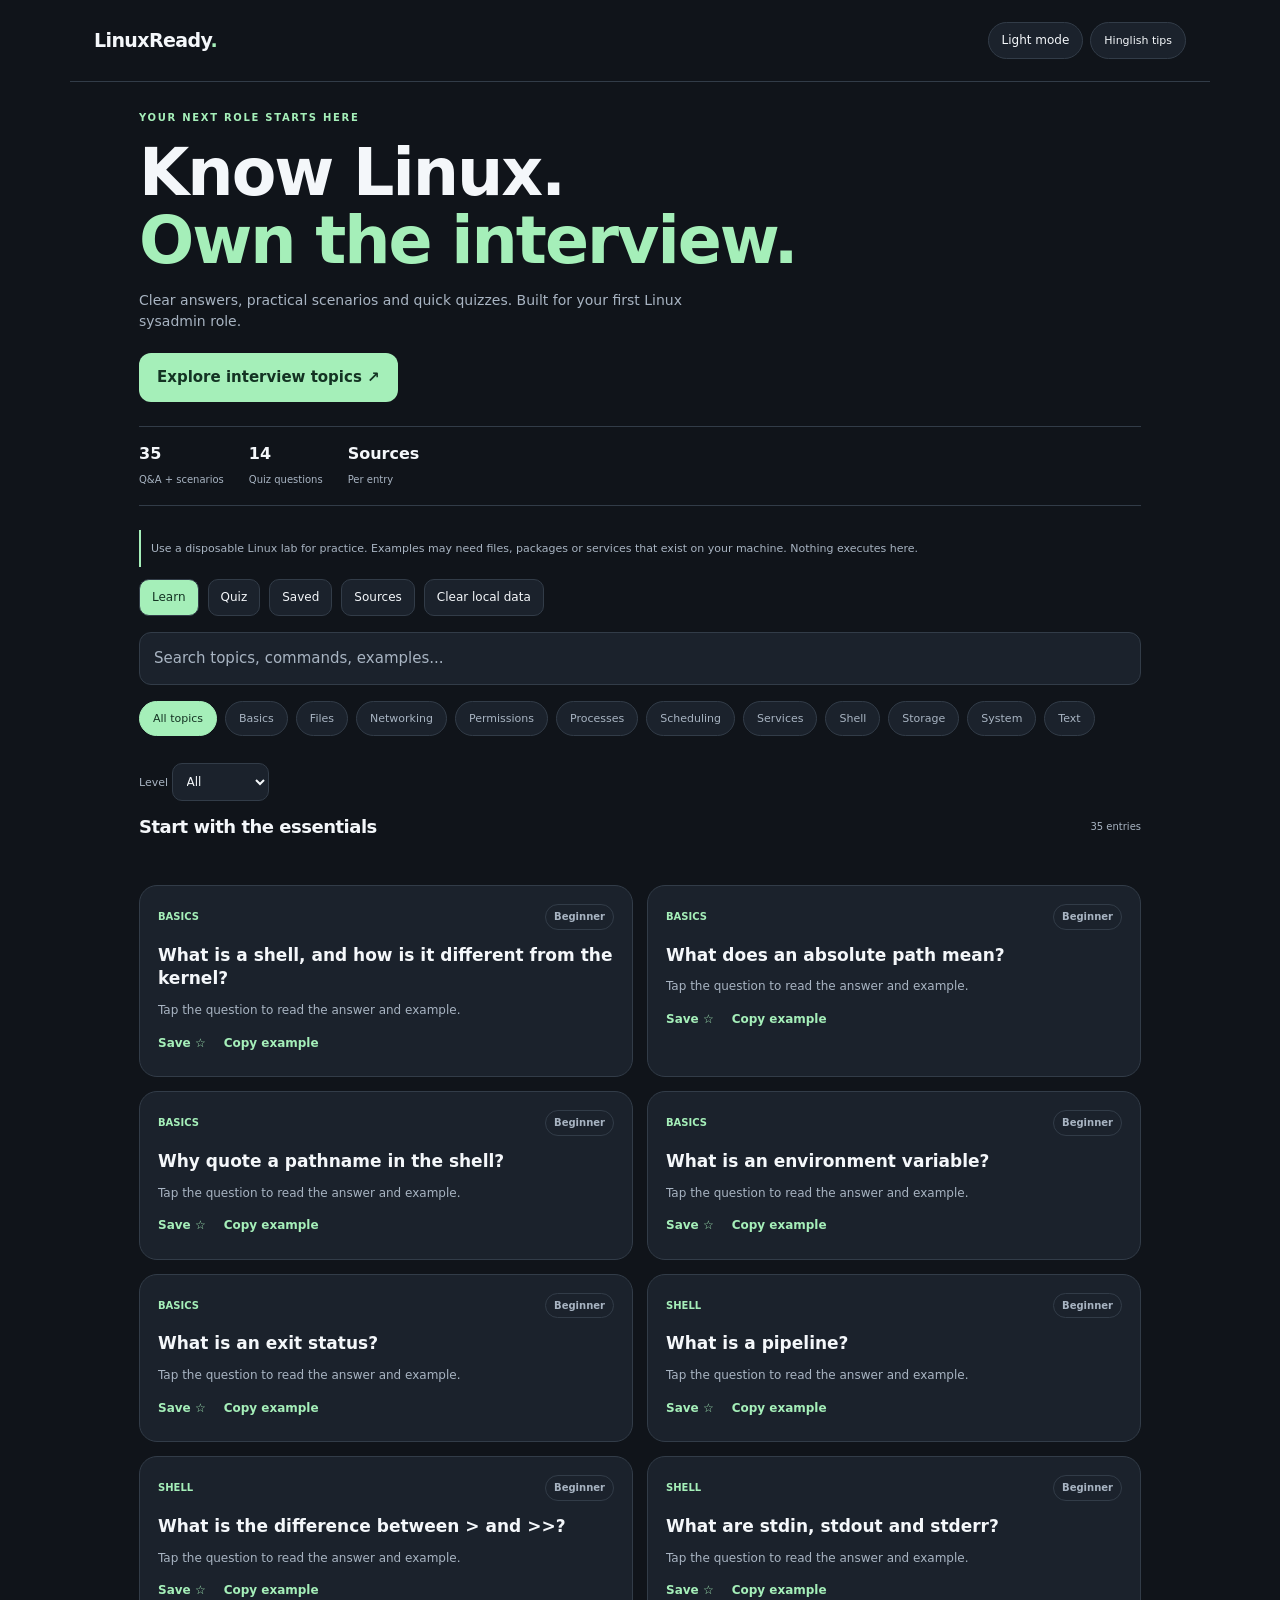
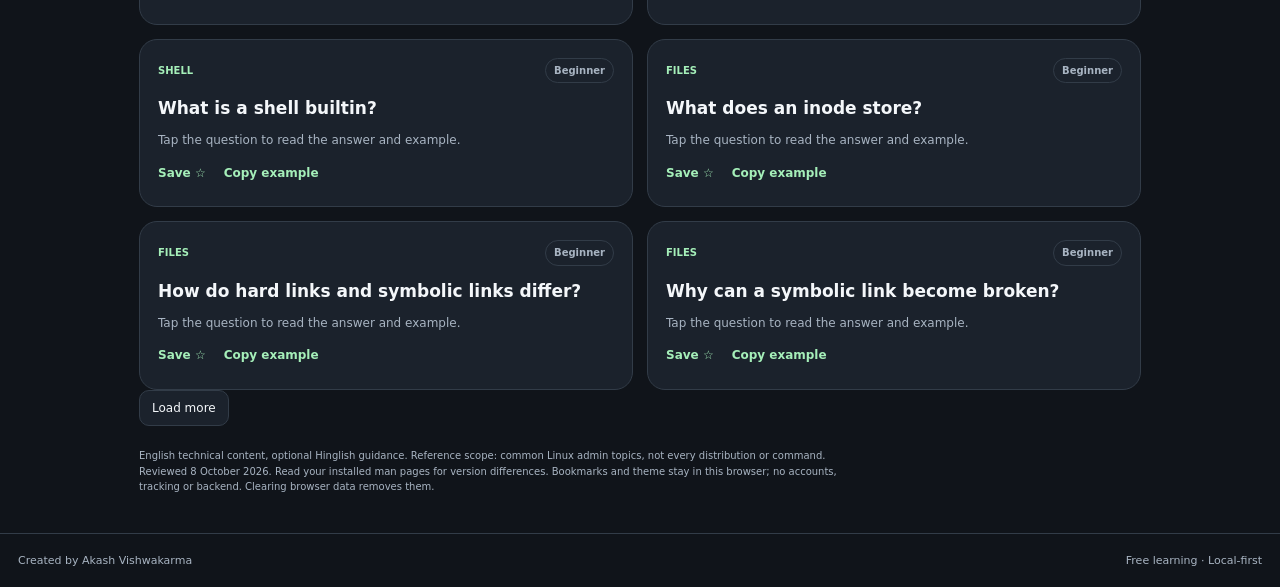
==== index.html @ d88d0e5b "Fix Pages entry filename and bundled asset paths Updated script and stylesheet references in the HTM" ====
<!doctype html><html lang="en"><head><meta charset="utf-8"><meta name="viewport" content="width=device-width,initial-scale=1"><meta name="description" content="Clear answers, practical scenarios and quick quizzes. Built for your first Linux sysadmin role."><meta http-equiv="Content-Security-Policy" content="default-src 'none'; script-src 'self'; style-src 'self'; img-src 'self' data:; connect-src 'none'; base-uri 'none'; form-action 'none'; object-src 'none'"><meta name="referrer" content="no-referrer"><title>LinuxReady | Linux learning</title><link rel="stylesheet" href="2-style.css"><script defer src="4-data.js"></script><script defer src="3-app.js"></script></head><body class="interview" data-kind="interview"><header><div class="brand">LinuxReady<span>.</span></div><div class="headerbuttons"><button class="theme">Light mode</button><button class="theme lang">Hinglish tips</button></div></header><main><div class="eyebrow">YOUR NEXT ROLE STARTS HERE</div><h1>Know Linux.<br><span>Own the interview.</span></h1><p class="intro">Clear answers, practical scenarios and quick quizzes. Built for your first Linux sysadmin role.</p><button class="cta">Explore interview topics ↗</button><div class="stats"><div><b>35</b><span>Q&A + scenarios</span></div><div><b>14</b><span>Quiz questions</span></div><div><b>Sources</b><span>Per entry</span></div></div><p class="hint" id="guidance">Use a disposable Linux lab for practice. Examples may need files, packages or services that exist on your machine. Nothing executes here.</p><nav class="toolbar" aria-label="Views"><button data-view="learn" class="selected">Learn</button><button data-view="quiz">Quiz</button><button data-view="saved">Saved</button><button data-view="sources">Sources</button><button id="clear">Clear local data</button></nav><div id="filters"><input aria-label="Search" maxlength="200" class="search" placeholder="Search topics, commands, examples..."><div class="topics"><button class="active" data-topic="all">All topics</button><button data-topic="Basics">Basics</button><button data-topic="Files">Files</button><button data-topic="Networking">Networking</button><button data-topic="Permissions">Permissions</button><button data-topic="Processes">Processes</button><button data-topic="Scheduling">Scheduling</button><button data-topic="Services">Services</button><button data-topic="Shell">Shell</button><button data-topic="Storage">Storage</button><button data-topic="System">System</button><button data-topic="Text">Text</button></div><div class="toolbar"><label>Level <select id="level"><option>All</option><option>Beginner</option><option>Scenario</option></select></label></div></div><div class="sectionhead"><h2 id="sectiontitle">Start with the essentials</h2><span id="count"></span></div><p class="status" aria-live="polite" id="status"></p><div class="grid" id="cards"></div><button id="more" class="smallbtn" hidden>Load more</button><section id="quiz" hidden><div class="toolbar"><label>Questions <select id="quizcount"><option>5</option><option>10</option><option>14</option></select></label><button id="startquiz">Start new quiz</button></div><div id="quizbody"></div></section><section id="sources" class="sourceslist" hidden></section><p class="foot">English technical content, optional Hinglish guidance. Reference scope: common Linux admin topics, not every distribution or command. Reviewed 8 October 2026. Read your installed man pages for version differences. Bookmarks and theme stay in this browser; no accounts, tracking or backend. Clearing browser data removes them.</p></main><div class="footer"><span>Created by Akash Vishwakarma</span><span>Free learning · Local-first</span></div></body></html>
---- 2-style.css ----
*{box-sizing:border-box}body{margin:0;background:var(--bg);color:var(--ink);font:15px/1.55 system-ui,sans-serif;--bg:#10141a;--surface:#1b222c;--ink:#f4f7fa;--muted:#a8b4c2;--line:#323c48;--accent:#a5efb9;--accentInk:#143323}body.light{--bg:#f4f6f8;--surface:#fff;--ink:#15202b;--muted:#526170;--line:#dbe2e8;--accent:#0f6b3c;--accentInk:#fff}body.commands{--accent:#ffca7a;--accentInk:#492c02}body.commands.light{--accent:#865409;--accentInk:#fff}header{max-width:1140px;margin:auto;padding:22px 24px;display:flex;align-items:center;justify-content:space-between;gap:14px;border-bottom:1px solid var(--line)}.brand{font-size:19px;font-weight:800;letter-spacing:-.6px}.brand span{color:var(--accent)}button,input{font:inherit}button{cursor:pointer}button:focus-visible,input:focus-visible{outline:3px solid var(--accent);outline-offset:3px}.theme{background:var(--surface);color:var(--ink);border:1px solid var(--line);border-radius:100px;padding:8px 13px;font-size:12px}main{max-width:1050px;margin:auto;padding:28px 24px 90px}.eyebrow{color:var(--accent);text-transform:uppercase;letter-spacing:1.7px;font-size:10px;font-weight:800}.pill{font-size:10px;display:inline-block;border:1px solid var(--line);border-radius:100px;padding:4px 8px;color:var(--muted)}h1{font-size:clamp(36px,7vw,65px);line-height:1.05;letter-spacing:-2px;margin:14px 0}h1 span{color:var(--accent)}.intro{color:var(--muted);max-width:560px;margin:14px 0 20px;font-size:14px}.cta{border:0;background:var(--accent);color:var(--accentInk);font-weight:750;padding:13px 18px;border-radius:12px}.stats{display:flex;gap:25px;margin:24px 0;padding:15px 0;border-block:1px solid var(--line)}.stats b{display:block;font-size:16px}.stats span{font-size:10px;color:var(--muted)}.search{width:100%;background:var(--surface);border:1px solid var(--line);border-radius:12px;padding:14px;color:var(--ink);margin:4px 0 16px}.search::placeholder{color:var(--muted)}.topics{display:flex;gap:8px;overflow:auto;margin-bottom:23px;padding-bottom:4px}.topics button{white-space:nowrap;border:1px solid var(--line);background:var(--surface);color:var(--muted);border-radius:100px;padding:8px 13px;font-size:11px}.topics button.active{background:var(--accent);color:var(--accentInk);border-color:var(--accent)}.sectionhead{display:flex;justify-content:space-between;align-items:center;margin:10px 0 12px}.sectionhead h2{font-size:18px;letter-spacing:-.5px;margin:0}.sectionhead span{font-size:10px;color:var(--muted)}.grid{display:grid;grid-template-columns:1fr 1fr;gap:14px}.card{background:var(--surface);border:1px solid var(--line);padding:18px;border-radius:18px}.meta{display:flex;gap:8px;justify-content:space-between;align-items:center;color:var(--accent);font-size:10px;font-weight:700}.card h3{font-size:17px;line-height:1.4;letter-spacing:-.4px;margin:14px 0 10px}.card p{font-size:12px;color:var(--muted);margin:8px 0}.code{display:block;background:var(--bg);border:1px solid var(--line);font:12px/1.7 monospace;padding:12px;border-radius:10px;margin:13px 0;overflow:auto;color:var(--accent)}.detail{border:0;background:none;color:var(--accent);padding:6px 0;font-size:12px;font-weight:750}.hint{background:var(--bg);border-left:2px solid var(--accent);padding:10px;font-size:11px;color:var(--muted);margin:12px 0}.foot{font-size:10px;color:var(--muted);margin-top:22px;max-width:700px}footer{position:fixed;bottom:0;left:0;width:100%;background:var(--surface);border-top:1px solid var(--line);display:flex;justify-content:center;gap:42px;padding:13px 10px;color:var(--muted);font-size:11px}footer b{color:var(--accent)}.preview{font-size:10px;color:var(--muted);margin:0 0 12px}.answer{display:none}.answer.open{display:block}@media(max-width:600px){header{padding:17px 20px}main{padding:25px 20px 90px}.grid{grid-template-columns:1fr}.stats{gap:27px}h1{font-size:41px}.card{padding:17px}.theme{padding:7px 10px}.brand{font-size:18px}}footer{position:static}main{padding-bottom:28px}
[hidden]{display:none!important}a{color:var(--accent)}select{background:var(--surface);color:var(--ink);padding:10px;border:1px solid var(--line);border-radius:10px;font:inherit;max-width:100%}.toolbar{display:flex;gap:9px;flex-wrap:wrap;margin:12px 0}.toolbar button,.smallbtn{background:var(--surface);border:1px solid var(--line);color:var(--ink);padding:8px 12px;border-radius:10px;font-size:12px}button.selected{background:var(--accent);color:var(--accentInk)}.toolbar label{font-size:11px;color:var(--muted)}.toolbar select{font-size:12px}.answer{display:block}.card h3{overflow-wrap:anywhere}.code{white-space:pre-wrap;overflow-wrap:anywhere}.card .actions{display:flex;gap:18px}.question{border:0;background:transparent;padding:0;color:var(--ink);font:inherit;font-weight:750;text-align:left;width:100%}.source{font-size:11px;display:block;margin-top:13px}.empty{grid-column:1/-1;color:var(--muted)}.quizoption{display:block;width:100%;text-align:left;background:var(--bg);border:1px solid var(--line);border-radius:10px;color:var(--ink);padding:12px;margin:10px 0;font:inherit;font-size:13px}.quizoption.correct{border-color:#27864c;background:#d7f3df;color:#153f23}.quizoption.wrong{border-color:#b64747;background:#fae1e1;color:#701f1f}.quizoption:disabled{cursor:default;opacity:1}.status{font-size:12px;color:var(--accent);min-height:20px}.sourceslist a{display:block;padding:8px;overflow-wrap:anywhere}.risk{color:var(--muted)}.headerbuttons{display:flex;gap:7px}.lang{font-size:11px}.footer{display:flex;justify-content:space-between;gap:10px;flex-wrap:wrap;font-size:11px;color:var(--muted);padding:18px;border-top:1px solid var(--line)}@media(max-width:360px){header{padding:14px}.brand{font-size:16px}.theme{font-size:10px}main{padding-inline:15px}.stats{gap:17px}.sectionhead{align-items:flex-start;gap:10px}}
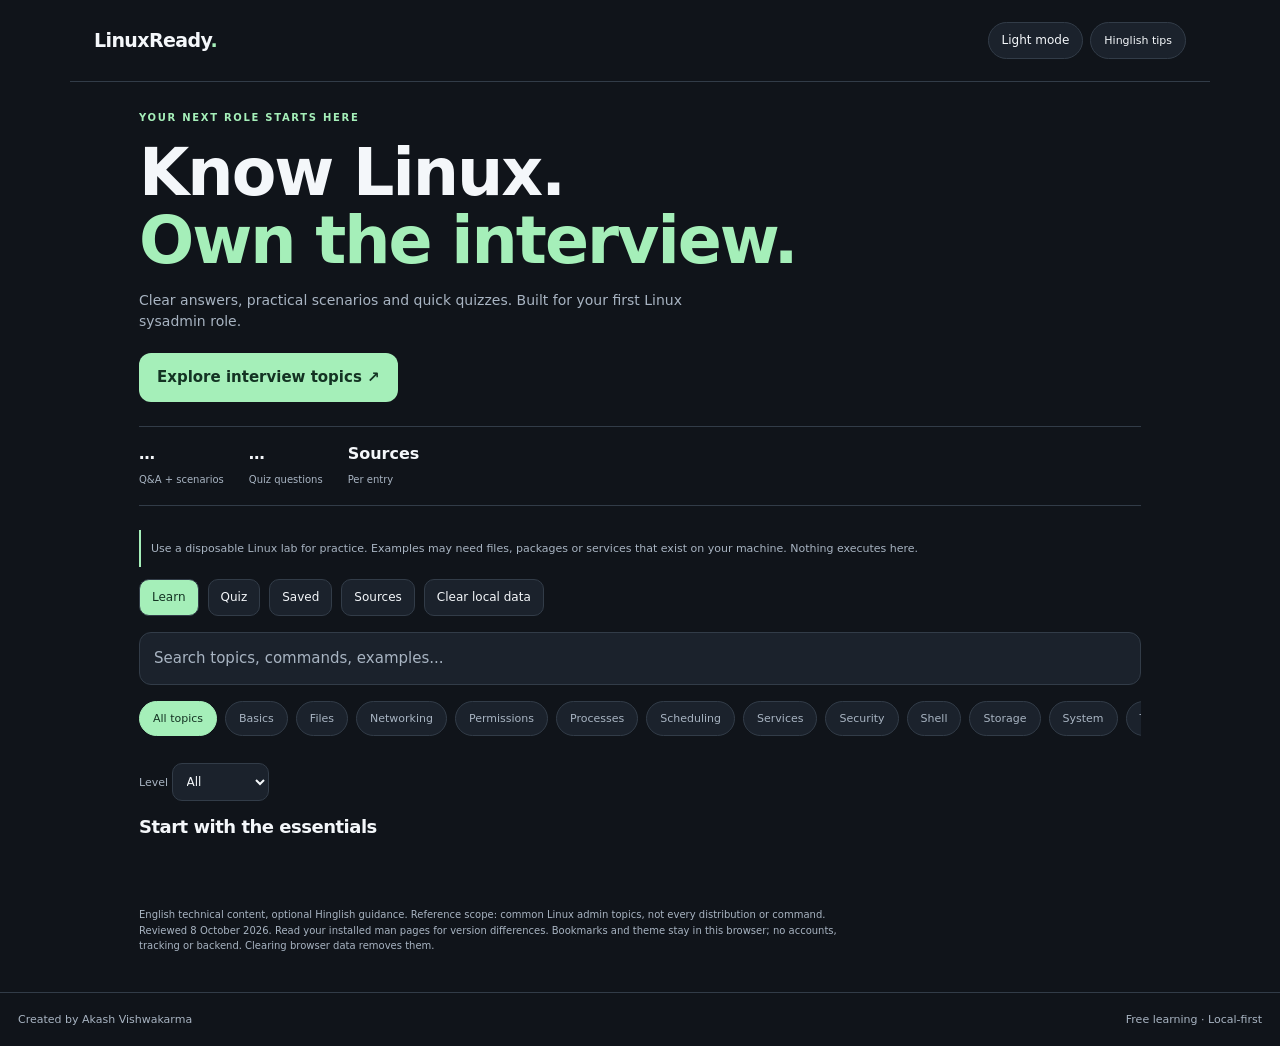
==== commit 9e92ae13: "Change quiz question count option to 25 Updated the quiz question count option from 10 to 25 in the " ====
--- a/index.html
+++ b/index.html
@@ -1 +1 @@
-<!doctype html><html lang="en"><head><meta charset="utf-8"><meta name="viewport" content="width=device-width,initial-scale=1"><meta name="description" content="Clear answers, practical scenarios and quick quizzes. Built for your first Linux sysadmin role."><meta http-equiv="Content-Security-Policy" content="default-src 'none'; script-src 'self'; style-src 'self'; img-src 'self' data:; connect-src 'none'; base-uri 'none'; form-action 'none'; object-src 'none'"><meta name="referrer" content="no-referrer"><title>LinuxReady | Linux learning</title><link rel="stylesheet" href="2-style.css"><script defer src="4-data.js"></script><script defer src="3-app.js"></script></head><body class="interview" data-kind="interview"><header><div class="brand">LinuxReady<span>.</span></div><div class="headerbuttons"><button class="theme">Light mode</button><button class="theme lang">Hinglish tips</button></div></header><main><div class="eyebrow">YOUR NEXT ROLE STARTS HERE</div><h1>Know Linux.<br><span>Own the interview.</span></h1><p class="intro">Clear answers, practical scenarios and quick quizzes. Built for your first Linux sysadmin role.</p><button class="cta">Explore interview topics ↗</button><div class="stats"><div><b>35</b><span>Q&A + scenarios</span></div><div><b>14</b><span>Quiz questions</span></div><div><b>Sources</b><span>Per entry</span></div></div><p class="hint" id="guidance">Use a disposable Linux lab for practice. Examples may need files, packages or services that exist on your machine. Nothing executes here.</p><nav class="toolbar" aria-label="Views"><button data-view="learn" class="selected">Learn</button><button data-view="quiz">Quiz</button><button data-view="saved">Saved</button><button data-view="sources">Sources</button><button id="clear">Clear local data</button></nav><div id="filters"><input aria-label="Search" maxlength="200" class="search" placeholder="Search topics, commands, examples..."><div class="topics"><button class="active" data-topic="all">All topics</button><button data-topic="Basics">Basics</button><button data-topic="Files">Files</button><button data-topic="Networking">Networking</button><button data-topic="Permissions">Permissions</button><button data-topic="Processes">Processes</button><button data-topic="Scheduling">Scheduling</button><button data-topic="Services">Services</button><button data-topic="Shell">Shell</button><button data-topic="Storage">Storage</button><button data-topic="System">System</button><button data-topic="Text">Text</button></div><div class="toolbar"><label>Level <select id="level"><option>All</option><option>Beginner</option><option>Scenario</option></select></label></div></div><div class="sectionhead"><h2 id="sectiontitle">Start with the essentials</h2><span id="count"></span></div><p class="status" aria-live="polite" id="status"></p><div class="grid" id="cards"></div><button id="more" class="smallbtn" hidden>Load more</button><section id="quiz" hidden><div class="toolbar"><label>Questions <select id="quizcount"><option>5</option><option>10</option><option>14</option></select></label><button id="startquiz">Start new quiz</button></div><div id="quizbody"></div></section><section id="sources" class="sourceslist" hidden></section><p class="foot">English technical content, optional Hinglish guidance. Reference scope: common Linux admin topics, not every distribution or command. Reviewed 8 October 2026. Read your installed man pages for version differences. Bookmarks and theme stay in this browser; no accounts, tracking or backend. Clearing browser data removes them.</p></main><div class="footer"><span>Created by Akash Vishwakarma</span><span>Free learning · Local-first</span></div></body></html>
+<!doctype html><html lang="en"><head><meta charset="utf-8"><meta name="viewport" content="width=device-width,initial-scale=1"><meta name="description" content="Clear answers, practical scenarios and quick quizzes. Built for your first Linux sysadmin role."><meta http-equiv="Content-Security-Policy" content="default-src 'none'; script-src 'self'; style-src 'self'; img-src 'self' data:; connect-src 'none'; base-uri 'none'; form-action 'none'; object-src 'none'"><meta name="referrer" content="no-referrer"><title>LinuxReady | Linux learning</title><link rel="stylesheet" href="2-style.css"><script defer src="2-fulldata.js"></script><script defer src="4-data.js"></script><script defer src="3-app.js"></script></head><body class="interview" data-kind="interview"><header><div class="brand">LinuxReady<span>.</span></div><div class="headerbuttons"><button class="theme">Light mode</button><button class="theme lang">Hinglish tips</button></div></header><main><div class="eyebrow">YOUR NEXT ROLE STARTS HERE</div><h1>Know Linux.<br><span>Own the interview.</span></h1><p class="intro">Clear answers, practical scenarios and quick quizzes. Built for your first Linux sysadmin role.</p><button class="cta">Explore interview topics ↗</button><div class="stats"><div><b id="stat1">…</b><span>Q&A + scenarios</span></div><div><b id="stat2">…</b><span>Quiz questions</span></div><div><b>Sources</b><span>Per entry</span></div></div><p class="hint" id="guidance">Use a disposable Linux lab for practice. Examples may need files, packages or services that exist on your machine. Nothing executes here.</p><nav class="toolbar" aria-label="Views"><button data-view="learn" class="selected">Learn</button><button data-view="quiz">Quiz</button><button data-view="saved">Saved</button><button data-view="sources">Sources</button><button id="clear">Clear local data</button></nav><div id="filters"><input aria-label="Search" maxlength="200" class="search" placeholder="Search topics, commands, examples..."><div class="topics"><button class="active" data-topic="all">All topics</button><button data-topic="Basics">Basics</button><button data-topic="Files">Files</button><button data-topic="Networking">Networking</button><button data-topic="Permissions">Permissions</button><button data-topic="Processes">Processes</button><button data-topic="Scheduling">Scheduling</button><button data-topic="Services">Services</button><button data-topic="Security">Security</button><button data-topic="Shell">Shell</button><button data-topic="Storage">Storage</button><button data-topic="System">System</button><button data-topic="Text">Text</button></div><div class="toolbar"><label>Level <select id="level"><option>All</option><option>Beginner</option><option>Scenario</option></select></label></div></div><div class="sectionhead"><h2 id="sectiontitle">Start with the essentials</h2><span id="count"></span></div><p class="status" aria-live="polite" id="status"></p><div class="grid" id="cards"></div><button id="more" class="smallbtn" hidden>Load more</button><section id="quiz" hidden><div class="toolbar"><label>Questions <select id="quizcount"><option>10</option><option selected>25</option><option>50</option></select></label><button id="startquiz">Start new quiz</button></div><div id="quizbody"></div></section><section id="sources" class="sourceslist" hidden></section><p class="foot">English technical content, optional Hinglish guidance. Reference scope: common Linux admin topics, not every distribution or command. Reviewed 8 October 2026. Read your installed man pages for version differences. Bookmarks and theme stay in this browser; no accounts, tracking or backend. Clearing browser data removes them.</p></main><div class="footer"><span>Created by Akash Vishwakarma</span><span>Free learning · Local-first</span></div></body></html>
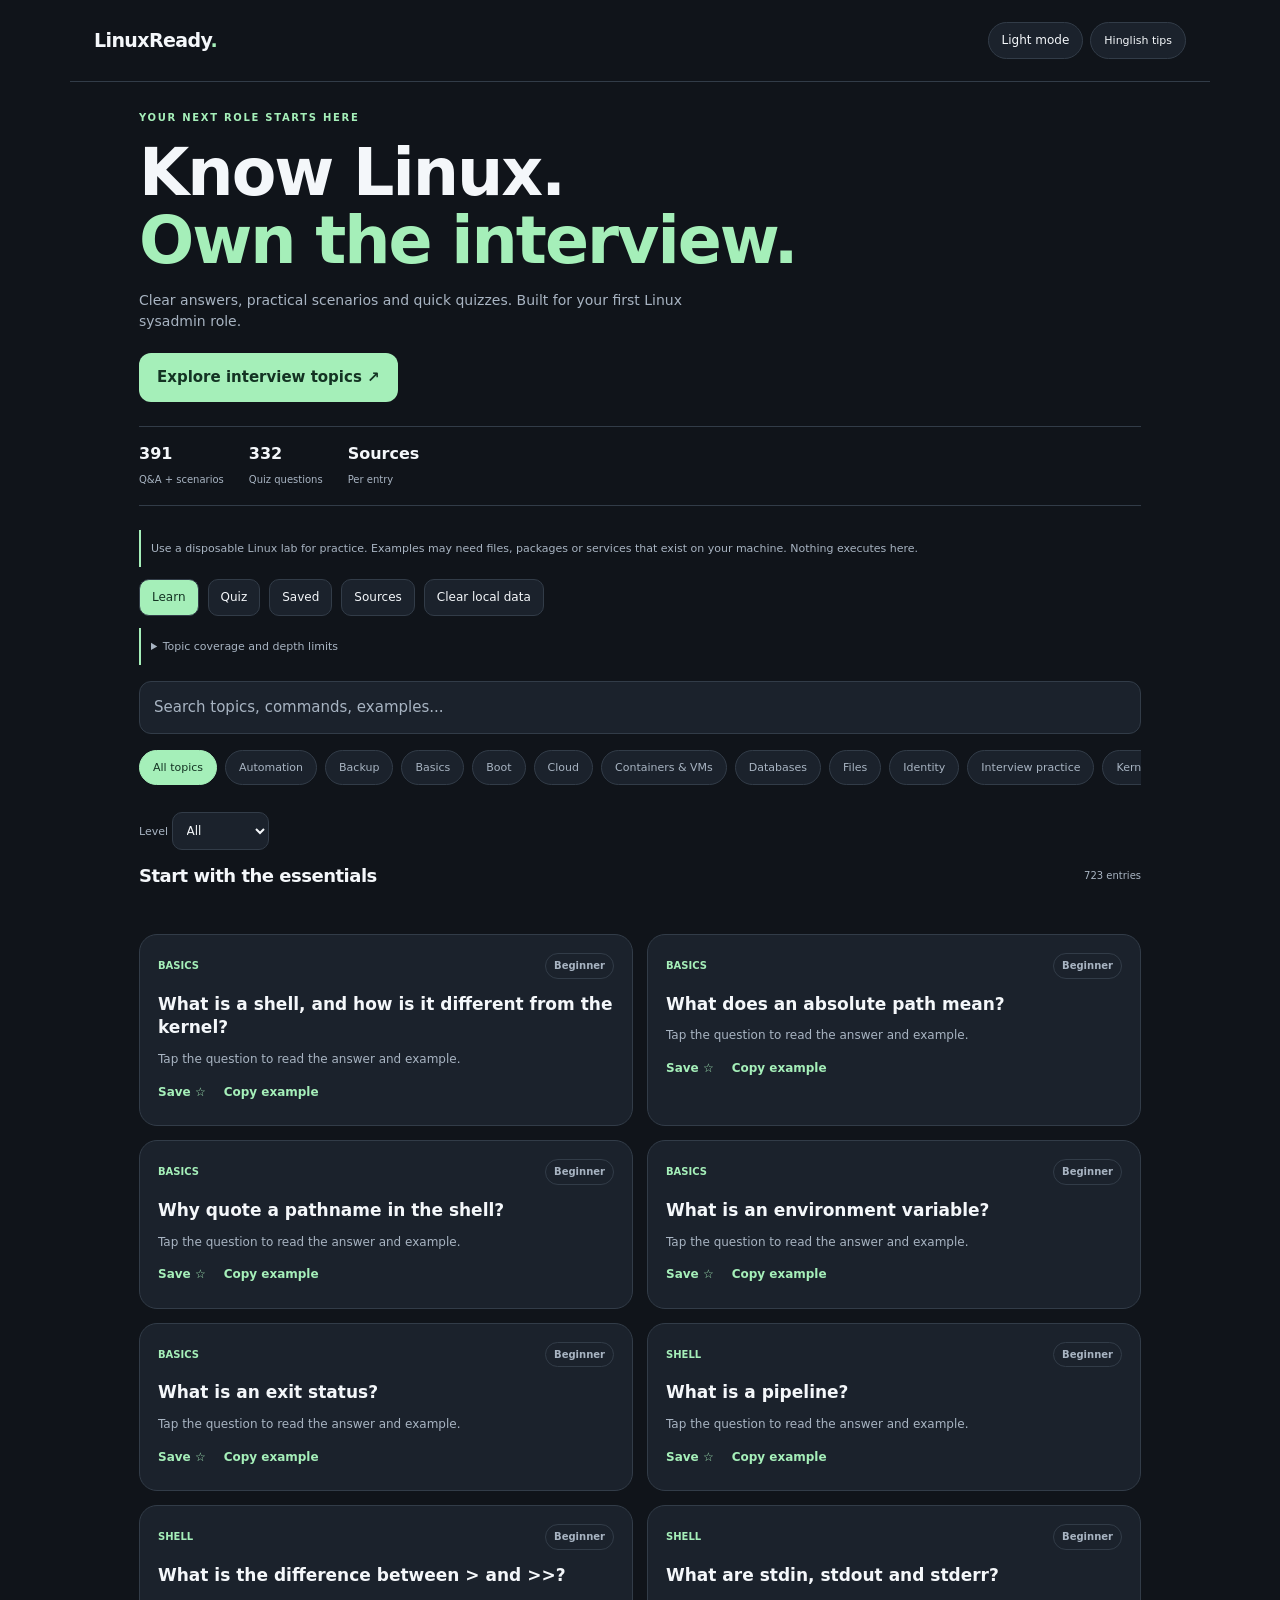
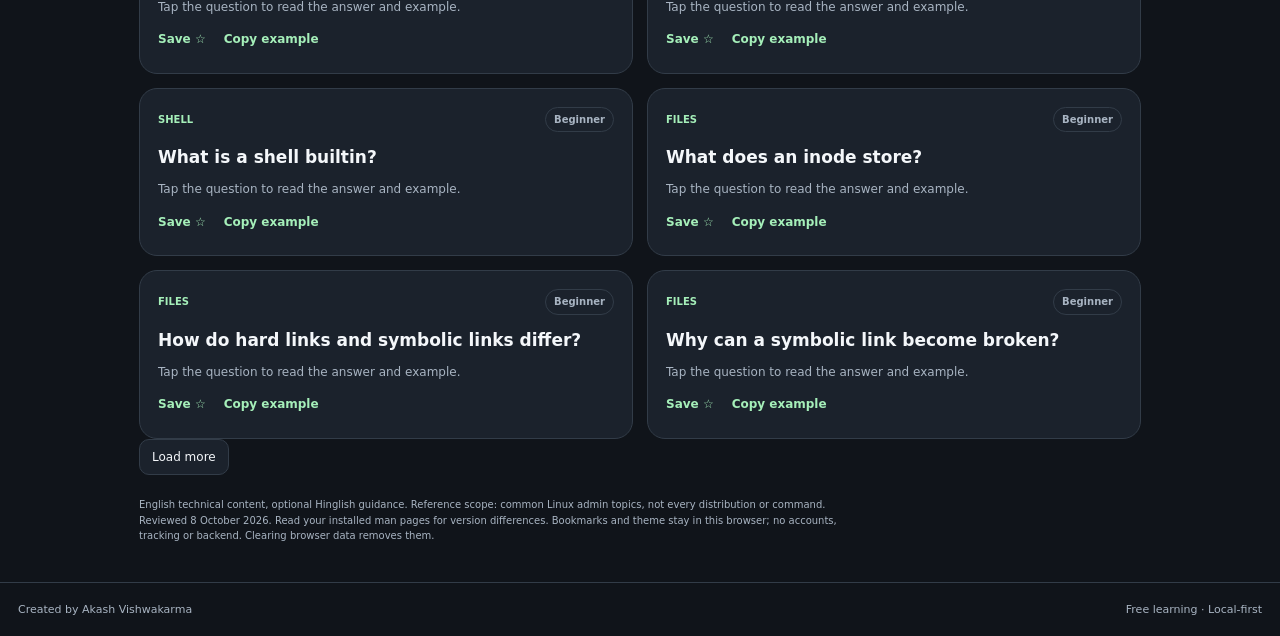
==== commit 3ac1ff71: "Load expanded syllabus and topic coverage map Updated script references in the HTML file." ====
--- a/index.html
+++ b/index.html
@@ -1 +1 @@
-<!doctype html><html lang="en"><head><meta charset="utf-8"><meta name="viewport" content="width=device-width,initial-scale=1"><meta name="description" content="Clear answers, practical scenarios and quick quizzes. Built for your first Linux sysadmin role."><meta http-equiv="Content-Security-Policy" content="default-src 'none'; script-src 'self'; style-src 'self'; img-src 'self' data:; connect-src 'none'; base-uri 'none'; form-action 'none'; object-src 'none'"><meta name="referrer" content="no-referrer"><title>LinuxReady | Linux learning</title><link rel="stylesheet" href="2-style.css"><script defer src="2-fulldata.js"></script><script defer src="4-data.js"></script><script defer src="3-app.js"></script></head><body class="interview" data-kind="interview"><header><div class="brand">LinuxReady<span>.</span></div><div class="headerbuttons"><button class="theme">Light mode</button><button class="theme lang">Hinglish tips</button></div></header><main><div class="eyebrow">YOUR NEXT ROLE STARTS HERE</div><h1>Know Linux.<br><span>Own the interview.</span></h1><p class="intro">Clear answers, practical scenarios and quick quizzes. Built for your first Linux sysadmin role.</p><button class="cta">Explore interview topics ↗</button><div class="stats"><div><b id="stat1">…</b><span>Q&A + scenarios</span></div><div><b id="stat2">…</b><span>Quiz questions</span></div><div><b>Sources</b><span>Per entry</span></div></div><p class="hint" id="guidance">Use a disposable Linux lab for practice. Examples may need files, packages or services that exist on your machine. Nothing executes here.</p><nav class="toolbar" aria-label="Views"><button data-view="learn" class="selected">Learn</button><button data-view="quiz">Quiz</button><button data-view="saved">Saved</button><button data-view="sources">Sources</button><button id="clear">Clear local data</button></nav><div id="filters"><input aria-label="Search" maxlength="200" class="search" placeholder="Search topics, commands, examples..."><div class="topics"><button class="active" data-topic="all">All topics</button><button data-topic="Basics">Basics</button><button data-topic="Files">Files</button><button data-topic="Networking">Networking</button><button data-topic="Permissions">Permissions</button><button data-topic="Processes">Processes</button><button data-topic="Scheduling">Scheduling</button><button data-topic="Services">Services</button><button data-topic="Security">Security</button><button data-topic="Shell">Shell</button><button data-topic="Storage">Storage</button><button data-topic="System">System</button><button data-topic="Text">Text</button></div><div class="toolbar"><label>Level <select id="level"><option>All</option><option>Beginner</option><option>Scenario</option></select></label></div></div><div class="sectionhead"><h2 id="sectiontitle">Start with the essentials</h2><span id="count"></span></div><p class="status" aria-live="polite" id="status"></p><div class="grid" id="cards"></div><button id="more" class="smallbtn" hidden>Load more</button><section id="quiz" hidden><div class="toolbar"><label>Questions <select id="quizcount"><option>10</option><option selected>25</option><option>50</option></select></label><button id="startquiz">Start new quiz</button></div><div id="quizbody"></div></section><section id="sources" class="sourceslist" hidden></section><p class="foot">English technical content, optional Hinglish guidance. Reference scope: common Linux admin topics, not every distribution or command. Reviewed 8 October 2026. Read your installed man pages for version differences. Bookmarks and theme stay in this browser; no accounts, tracking or backend. Clearing browser data removes them.</p></main><div class="footer"><span>Created by Akash Vishwakarma</span><span>Free learning · Local-first</span></div></body></html>
+<!doctype html><html lang="en"><head><meta charset="utf-8"><meta name="viewport" content="width=device-width,initial-scale=1"><meta name="description" content="Clear answers, practical scenarios and quick quizzes. Built for your first Linux sysadmin role."><meta http-equiv="Content-Security-Policy" content="default-src 'none'; script-src 'self'; style-src 'self'; img-src 'self' data:; connect-src 'none'; base-uri 'none'; form-action 'none'; object-src 'none'"><meta name="referrer" content="no-referrer"><title>LinuxReady | Linux learning</title><link rel="stylesheet" href="2-style.css"><script defer src="2-fulldata.js"></script><script defer src="1-interview-coverage.js"></script><script defer src="4-data.js"></script><script defer src="3-app.js"></script></head><body class="interview" data-kind="interview"><header><div class="brand">LinuxReady<span>.</span></div><div class="headerbuttons"><button class="theme">Light mode</button><button class="theme lang">Hinglish tips</button></div></header><main><div class="eyebrow">YOUR NEXT ROLE STARTS HERE</div><h1>Know Linux.<br><span>Own the interview.</span></h1><p class="intro">Clear answers, practical scenarios and quick quizzes. Built for your first Linux sysadmin role.</p><button class="cta">Explore interview topics ↗</button><div class="stats"><div><b id="stat1">…</b><span>Q&A + scenarios</span></div><div><b id="stat2">…</b><span>Quiz questions</span></div><div><b>Sources</b><span>Per entry</span></div></div><p class="hint" id="guidance">Use a disposable Linux lab for practice. Examples may need files, packages or services that exist on your machine. Nothing executes here.</p><nav class="toolbar" aria-label="Views"><button data-view="learn" class="selected">Learn</button><button data-view="quiz">Quiz</button><button data-view="saved">Saved</button><button data-view="sources">Sources</button><button id="clear">Clear local data</button></nav><div id="filters"><input aria-label="Search" maxlength="200" class="search" placeholder="Search topics, commands, examples..."><div class="topics"><button class="active" data-topic="all">All topics</button><button data-topic="Basics">Basics</button><button data-topic="Files">Files</button><button data-topic="Networking">Networking</button><button data-topic="Permissions">Permissions</button><button data-topic="Processes">Processes</button><button data-topic="Scheduling">Scheduling</button><button data-topic="Services">Services</button><button data-topic="Security">Security</button><button data-topic="Shell">Shell</button><button data-topic="Storage">Storage</button><button data-topic="System">System</button><button data-topic="Text">Text</button></div><div class="toolbar"><label>Level <select id="level"><option>All</option><option>Beginner</option><option>Scenario</option></select></label></div></div><div class="sectionhead"><h2 id="sectiontitle">Start with the essentials</h2><span id="count"></span></div><p class="status" aria-live="polite" id="status"></p><div class="grid" id="cards"></div><button id="more" class="smallbtn" hidden>Load more</button><section id="quiz" hidden><div class="toolbar"><label>Questions <select id="quizcount"><option>10</option><option selected>25</option><option>50</option></select></label><button id="startquiz">Start new quiz</button></div><div id="quizbody"></div></section><section id="sources" class="sourceslist" hidden></section><p class="foot">English technical content, optional Hinglish guidance. Reference scope: common Linux admin topics, not every distribution or command. Reviewed 8 October 2026. Read your installed man pages for version differences. Bookmarks and theme stay in this browser; no accounts, tracking or backend. Clearing browser data removes them.</p></main><div class="footer"><span>Created by Akash Vishwakarma</span><span>Free learning · Local-first</span></div></body></html>
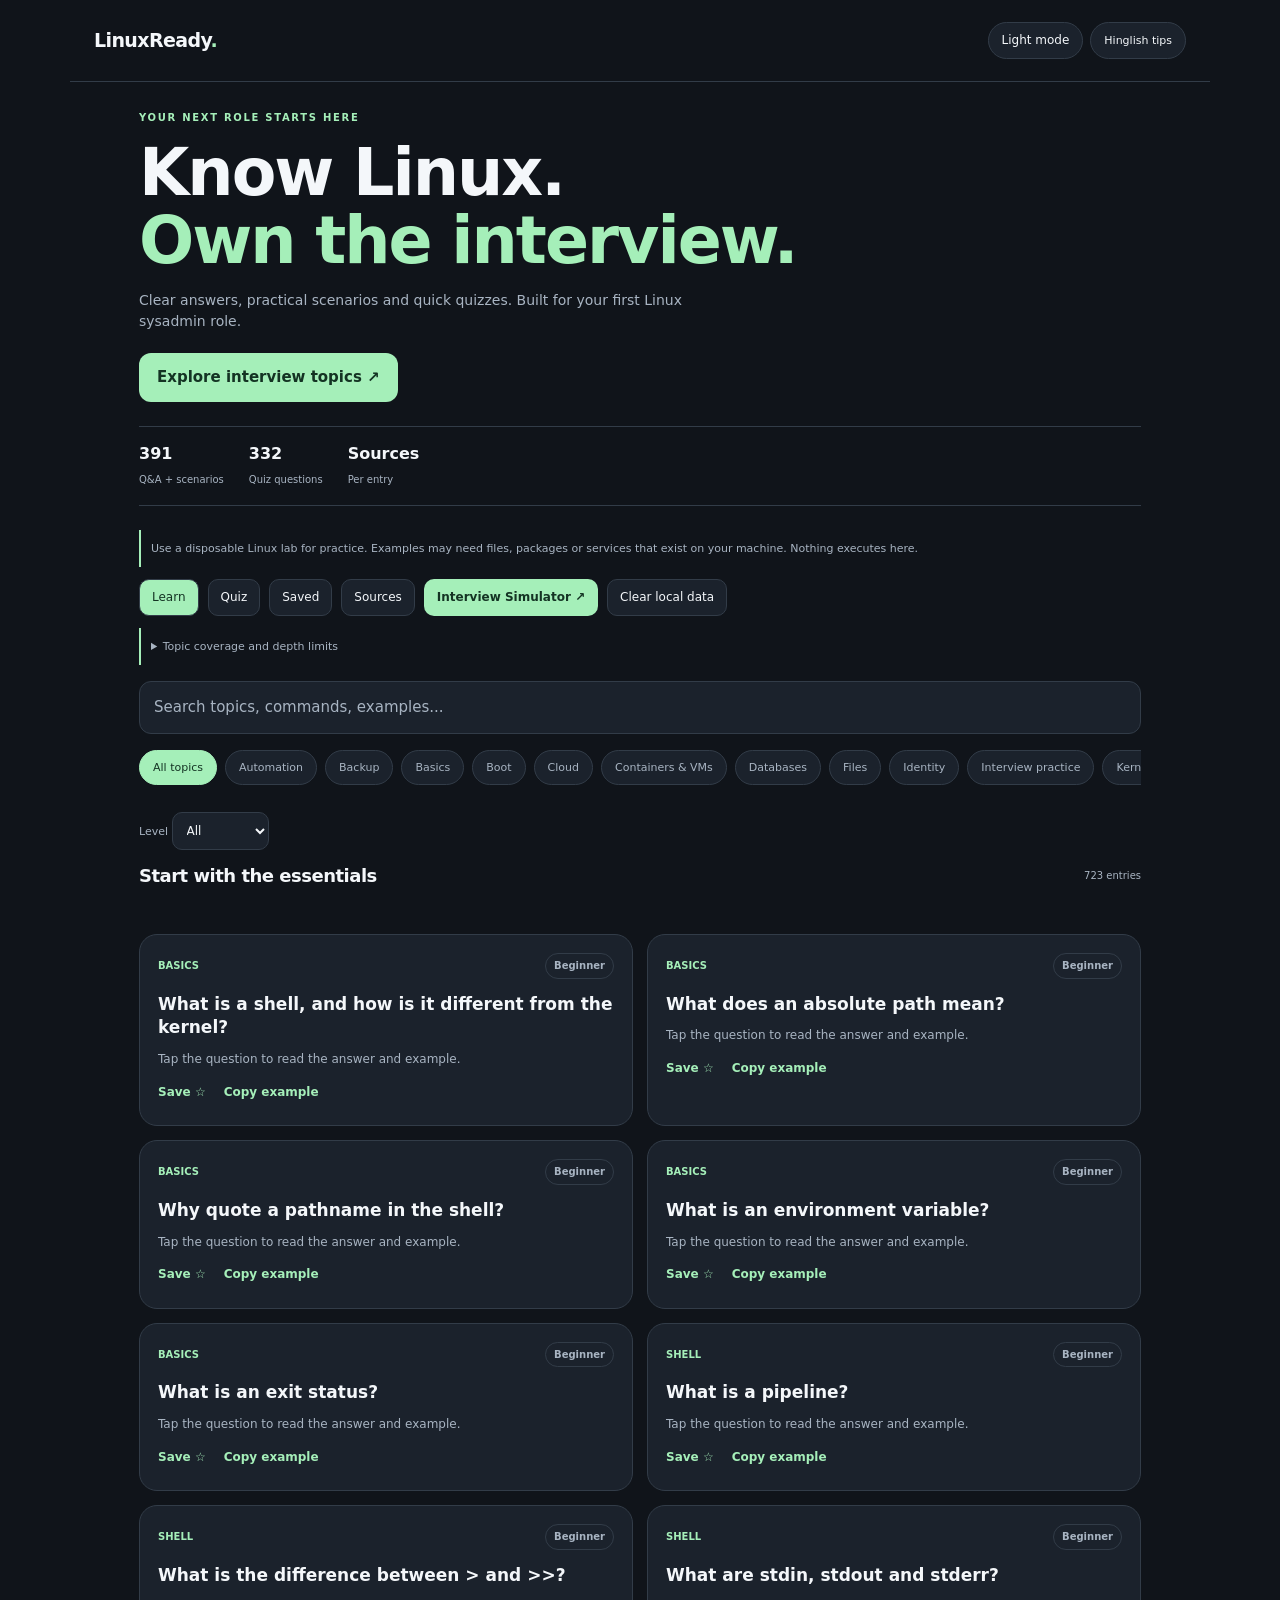
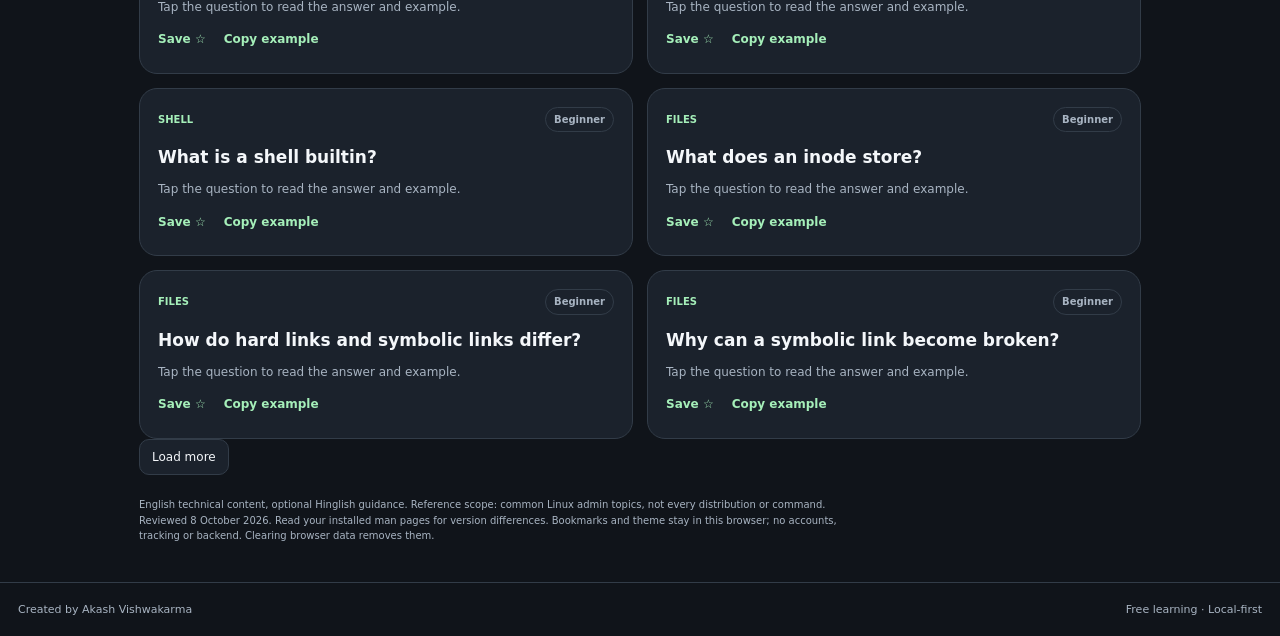
==== commit cbbe06d6: "Add Interview Simulator (mock interview with scoring)" ====
--- a/index.html
+++ b/index.html
@@ -1 +1 @@
-<!doctype html><html lang="en"><head><meta charset="utf-8"><meta name="viewport" content="width=device-width,initial-scale=1"><meta name="description" content="Clear answers, practical scenarios and quick quizzes. Built for your first Linux sysadmin role."><meta http-equiv="Content-Security-Policy" content="default-src 'none'; script-src 'self'; style-src 'self'; img-src 'self' data:; connect-src 'none'; base-uri 'none'; form-action 'none'; object-src 'none'"><meta name="referrer" content="no-referrer"><title>LinuxReady | Linux learning</title><link rel="stylesheet" href="2-style.css"><script defer src="2-fulldata.js"></script><script defer src="1-interview-coverage.js"></script><script defer src="4-data.js"></script><script defer src="3-app.js"></script></head><body class="interview" data-kind="interview"><header><div class="brand">LinuxReady<span>.</span></div><div class="headerbuttons"><button class="theme">Light mode</button><button class="theme lang">Hinglish tips</button></div></header><main><div class="eyebrow">YOUR NEXT ROLE STARTS HERE</div><h1>Know Linux.<br><span>Own the interview.</span></h1><p class="intro">Clear answers, practical scenarios and quick quizzes. Built for your first Linux sysadmin role.</p><button class="cta">Explore interview topics ↗</button><div class="stats"><div><b id="stat1">…</b><span>Q&A + scenarios</span></div><div><b id="stat2">…</b><span>Quiz questions</span></div><div><b>Sources</b><span>Per entry</span></div></div><p class="hint" id="guidance">Use a disposable Linux lab for practice. Examples may need files, packages or services that exist on your machine. Nothing executes here.</p><nav class="toolbar" aria-label="Views"><button data-view="learn" class="selected">Learn</button><button data-view="quiz">Quiz</button><button data-view="saved">Saved</button><button data-view="sources">Sources</button><button id="clear">Clear local data</button></nav><div id="filters"><input aria-label="Search" maxlength="200" class="search" placeholder="Search topics, commands, examples..."><div class="topics"><button class="active" data-topic="all">All topics</button><button data-topic="Basics">Basics</button><button data-topic="Files">Files</button><button data-topic="Networking">Networking</button><button data-topic="Permissions">Permissions</button><button data-topic="Processes">Processes</button><button data-topic="Scheduling">Scheduling</button><button data-topic="Services">Services</button><button data-topic="Security">Security</button><button data-topic="Shell">Shell</button><button data-topic="Storage">Storage</button><button data-topic="System">System</button><button data-topic="Text">Text</button></div><div class="toolbar"><label>Level <select id="level"><option>All</option><option>Beginner</option><option>Scenario</option></select></label></div></div><div class="sectionhead"><h2 id="sectiontitle">Start with the essentials</h2><span id="count"></span></div><p class="status" aria-live="polite" id="status"></p><div class="grid" id="cards"></div><button id="more" class="smallbtn" hidden>Load more</button><section id="quiz" hidden><div class="toolbar"><label>Questions <select id="quizcount"><option>10</option><option selected>25</option><option>50</option></select></label><button id="startquiz">Start new quiz</button></div><div id="quizbody"></div></section><section id="sources" class="sourceslist" hidden></section><p class="foot">English technical content, optional Hinglish guidance. Reference scope: common Linux admin topics, not every distribution or command. Reviewed 8 October 2026. Read your installed man pages for version differences. Bookmarks and theme stay in this browser; no accounts, tracking or backend. Clearing browser data removes them.</p></main><div class="footer"><span>Created by Akash Vishwakarma</span><span>Free learning · Local-first</span></div></body></html>
+<!doctype html><html lang="en"><head><meta charset="utf-8"><meta name="viewport" content="width=device-width,initial-scale=1"><meta name="description" content="Clear answers, practical scenarios and quick quizzes. Built for your first Linux sysadmin role."><meta http-equiv="Content-Security-Policy" content="default-src 'none'; script-src 'self'; style-src 'self'; img-src 'self' data:; connect-src 'none'; base-uri 'none'; form-action 'none'; object-src 'none'"><meta name="referrer" content="no-referrer"><title>LinuxReady | Linux learning</title><link rel="stylesheet" href="2-style.css"><script defer src="2-fulldata.js"></script><script defer src="1-interview-coverage.js"></script><script defer src="4-data.js"></script><script defer src="3-app.js"></script></head><body class="interview" data-kind="interview"><header><div class="brand">LinuxReady<span>.</span></div><div class="headerbuttons"><button class="theme">Light mode</button><button class="theme lang">Hinglish tips</button></div></header><main><div class="eyebrow">YOUR NEXT ROLE STARTS HERE</div><h1>Know Linux.<br><span>Own the interview.</span></h1><p class="intro">Clear answers, practical scenarios and quick quizzes. Built for your first Linux sysadmin role.</p><button class="cta">Explore interview topics ↗</button><div class="stats"><div><b id="stat1">…</b><span>Q&A + scenarios</span></div><div><b id="stat2">…</b><span>Quiz questions</span></div><div><b>Sources</b><span>Per entry</span></div></div><p class="hint" id="guidance">Use a disposable Linux lab for practice. Examples may need files, packages or services that exist on your machine. Nothing executes here.</p><nav class="toolbar" aria-label="Views"><button data-view="learn" class="selected">Learn</button><button data-view="quiz">Quiz</button><button data-view="saved">Saved</button><button data-view="sources">Sources</button><a class="smallbtn simlink" href="interview-sim.html">Interview Simulator ↗</a><button id="clear">Clear local data</button></nav><div id="filters"><input aria-label="Search" maxlength="200" class="search" placeholder="Search topics, commands, examples..."><div class="topics"><button class="active" data-topic="all">All topics</button><button data-topic="Basics">Basics</button><button data-topic="Files">Files</button><button data-topic="Networking">Networking</button><button data-topic="Permissions">Permissions</button><button data-topic="Processes">Processes</button><button data-topic="Scheduling">Scheduling</button><button data-topic="Services">Services</button><button data-topic="Security">Security</button><button data-topic="Shell">Shell</button><button data-topic="Storage">Storage</button><button data-topic="System">System</button><button data-topic="Text">Text</button></div><div class="toolbar"><label>Level <select id="level"><option>All</option><option>Beginner</option><option>Scenario</option></select></label></div></div><div class="sectionhead"><h2 id="sectiontitle">Start with the essentials</h2><span id="count"></span></div><p class="status" aria-live="polite" id="status"></p><div class="grid" id="cards"></div><button id="more" class="smallbtn" hidden>Load more</button><section id="quiz" hidden><div class="toolbar"><label>Questions <select id="quizcount"><option>10</option><option selected>25</option><option>50</option></select></label><button id="startquiz">Start new quiz</button></div><div id="quizbody"></div></section><section id="sources" class="sourceslist" hidden></section><p class="foot">English technical content, optional Hinglish guidance. Reference scope: common Linux admin topics, not every distribution or command. Reviewed 8 October 2026. Read your installed man pages for version differences. Bookmarks and theme stay in this browser; no accounts, tracking or backend. Clearing browser data removes them.</p></main><div class="footer"><span>Created by Akash Vishwakarma</span><span>Free learning · Local-first</span></div></body></html>
--- a/2-style.css
+++ b/2-style.css
@@ -1,2 +1,3 @@
 *{box-sizing:border-box}body{margin:0;background:var(--bg);color:var(--ink);font:15px/1.55 system-ui,sans-serif;--bg:#10141a;--surface:#1b222c;--ink:#f4f7fa;--muted:#a8b4c2;--line:#323c48;--accent:#a5efb9;--accentInk:#143323}body.light{--bg:#f4f6f8;--surface:#fff;--ink:#15202b;--muted:#526170;--line:#dbe2e8;--accent:#0f6b3c;--accentInk:#fff}body.commands{--accent:#ffca7a;--accentInk:#492c02}body.commands.light{--accent:#865409;--accentInk:#fff}header{max-width:1140px;margin:auto;padding:22px 24px;display:flex;align-items:center;justify-content:space-between;gap:14px;border-bottom:1px solid var(--line)}.brand{font-size:19px;font-weight:800;letter-spacing:-.6px}.brand span{color:var(--accent)}button,input{font:inherit}button{cursor:pointer}button:focus-visible,input:focus-visible{outline:3px solid var(--accent);outline-offset:3px}.theme{background:var(--surface);color:var(--ink);border:1px solid var(--line);border-radius:100px;padding:8px 13px;font-size:12px}main{max-width:1050px;margin:auto;padding:28px 24px 90px}.eyebrow{color:var(--accent);text-transform:uppercase;letter-spacing:1.7px;font-size:10px;font-weight:800}.pill{font-size:10px;display:inline-block;border:1px solid var(--line);border-radius:100px;padding:4px 8px;color:var(--muted)}h1{font-size:clamp(36px,7vw,65px);line-height:1.05;letter-spacing:-2px;margin:14px 0}h1 span{color:var(--accent)}.intro{color:var(--muted);max-width:560px;margin:14px 0 20px;font-size:14px}.cta{border:0;background:var(--accent);color:var(--accentInk);font-weight:750;padding:13px 18px;border-radius:12px}.stats{display:flex;gap:25px;margin:24px 0;padding:15px 0;border-block:1px solid var(--line)}.stats b{display:block;font-size:16px}.stats span{font-size:10px;color:var(--muted)}.search{width:100%;background:var(--surface);border:1px solid var(--line);border-radius:12px;padding:14px;color:var(--ink);margin:4px 0 16px}.search::placeholder{color:var(--muted)}.topics{display:flex;gap:8px;overflow:auto;margin-bottom:23px;padding-bottom:4px}.topics button{white-space:nowrap;border:1px solid var(--line);background:var(--surface);color:var(--muted);border-radius:100px;padding:8px 13px;font-size:11px}.topics button.active{background:var(--accent);color:var(--accentInk);border-color:var(--accent)}.sectionhead{display:flex;justify-content:space-between;align-items:center;margin:10px 0 12px}.sectionhead h2{font-size:18px;letter-spacing:-.5px;margin:0}.sectionhead span{font-size:10px;color:var(--muted)}.grid{display:grid;grid-template-columns:1fr 1fr;gap:14px}.card{background:var(--surface);border:1px solid var(--line);padding:18px;border-radius:18px}.meta{display:flex;gap:8px;justify-content:space-between;align-items:center;color:var(--accent);font-size:10px;font-weight:700}.card h3{font-size:17px;line-height:1.4;letter-spacing:-.4px;margin:14px 0 10px}.card p{font-size:12px;color:var(--muted);margin:8px 0}.code{display:block;background:var(--bg);border:1px solid var(--line);font:12px/1.7 monospace;padding:12px;border-radius:10px;margin:13px 0;overflow:auto;color:var(--accent)}.detail{border:0;background:none;color:var(--accent);padding:6px 0;font-size:12px;font-weight:750}.hint{background:var(--bg);border-left:2px solid var(--accent);padding:10px;font-size:11px;color:var(--muted);margin:12px 0}.foot{font-size:10px;color:var(--muted);margin-top:22px;max-width:700px}footer{position:fixed;bottom:0;left:0;width:100%;background:var(--surface);border-top:1px solid var(--line);display:flex;justify-content:center;gap:42px;padding:13px 10px;color:var(--muted);font-size:11px}footer b{color:var(--accent)}.preview{font-size:10px;color:var(--muted);margin:0 0 12px}.answer{display:none}.answer.open{display:block}@media(max-width:600px){header{padding:17px 20px}main{padding:25px 20px 90px}.grid{grid-template-columns:1fr}.stats{gap:27px}h1{font-size:41px}.card{padding:17px}.theme{padding:7px 10px}.brand{font-size:18px}}footer{position:static}main{padding-bottom:28px}
-[hidden]{display:none!important}a{color:var(--accent)}select{background:var(--surface);color:var(--ink);padding:10px;border:1px solid var(--line);border-radius:10px;font:inherit;max-width:100%}.toolbar{display:flex;gap:9px;flex-wrap:wrap;margin:12px 0}.toolbar button,.smallbtn{background:var(--surface);border:1px solid var(--line);color:var(--ink);padding:8px 12px;border-radius:10px;font-size:12px}button.selected{background:var(--accent);color:var(--accentInk)}.toolbar label{font-size:11px;color:var(--muted)}.toolbar select{font-size:12px}.answer{display:block}.card h3{overflow-wrap:anywhere}.code{white-space:pre-wrap;overflow-wrap:anywhere}.card .actions{display:flex;gap:18px}.question{border:0;background:transparent;padding:0;color:var(--ink);font:inherit;font-weight:750;text-align:left;width:100%}.source{font-size:11px;display:block;margin-top:13px}.empty{grid-column:1/-1;color:var(--muted)}.quizoption{display:block;width:100%;text-align:left;background:var(--bg);border:1px solid var(--line);border-radius:10px;color:var(--ink);padding:12px;margin:10px 0;font:inherit;font-size:13px}.quizoption.correct{border-color:#27864c;background:#d7f3df;color:#153f23}.quizoption.wrong{border-color:#b64747;background:#fae1e1;color:#701f1f}.quizoption:disabled{cursor:default;opacity:1}.status{font-size:12px;color:var(--accent);min-height:20px}.sourceslist a{display:block;padding:8px;overflow-wrap:anywhere}.risk{color:var(--muted)}.headerbuttons{display:flex;gap:7px}.lang{font-size:11px}.footer{display:flex;justify-content:space-between;gap:10px;flex-wrap:wrap;font-size:11px;color:var(--muted);padding:18px;border-top:1px solid var(--line)}@media(max-width:360px){header{padding:14px}.brand{font-size:16px}.theme{font-size:10px}main{padding-inline:15px}.stats{gap:17px}.sectionhead{align-items:flex-start;gap:10px}}+[hidden]{display:none!important}a{color:var(--accent)}select{background:var(--surface);color:var(--ink);padding:10px;border:1px solid var(--line);border-radius:10px;font:inherit;max-width:100%}.toolbar{display:flex;gap:9px;flex-wrap:wrap;margin:12px 0}.toolbar button,.smallbtn{background:var(--surface);border:1px solid var(--line);color:var(--ink);padding:8px 12px;border-radius:10px;font-size:12px}button.selected{background:var(--accent);color:var(--accentInk)}.toolbar label{font-size:11px;color:var(--muted)}.toolbar select{font-size:12px}.answer{display:block}.card h3{overflow-wrap:anywhere}.code{white-space:pre-wrap;overflow-wrap:anywhere}.card .actions{display:flex;gap:18px}.question{border:0;background:transparent;padding:0;color:var(--ink);font:inherit;font-weight:750;text-align:left;width:100%}.source{font-size:11px;display:block;margin-top:13px}.empty{grid-column:1/-1;color:var(--muted)}.quizoption{display:block;width:100%;text-align:left;background:var(--bg);border:1px solid var(--line);border-radius:10px;color:var(--ink);padding:12px;margin:10px 0;font:inherit;font-size:13px}.quizoption.correct{border-color:#27864c;background:#d7f3df;color:#153f23}.quizoption.wrong{border-color:#b64747;background:#fae1e1;color:#701f1f}.quizoption:disabled{cursor:default;opacity:1}.status{font-size:12px;color:var(--accent);min-height:20px}.sourceslist a{display:block;padding:8px;overflow-wrap:anywhere}.risk{color:var(--muted)}.headerbuttons{display:flex;gap:7px}.lang{font-size:11px}.footer{display:flex;justify-content:space-between;gap:10px;flex-wrap:wrap;font-size:11px;color:var(--muted);padding:18px;border-top:1px solid var(--line)}@media(max-width:360px){header{padding:14px}.brand{font-size:16px}.theme{font-size:10px}main{padding-inline:15px}.stats{gap:17px}.sectionhead{align-items:flex-start;gap:10px}}
+.simlink{text-decoration:none;display:inline-flex;align-items:center;background:var(--accent);color:var(--accentInk);font-weight:700;border-color:transparent}
